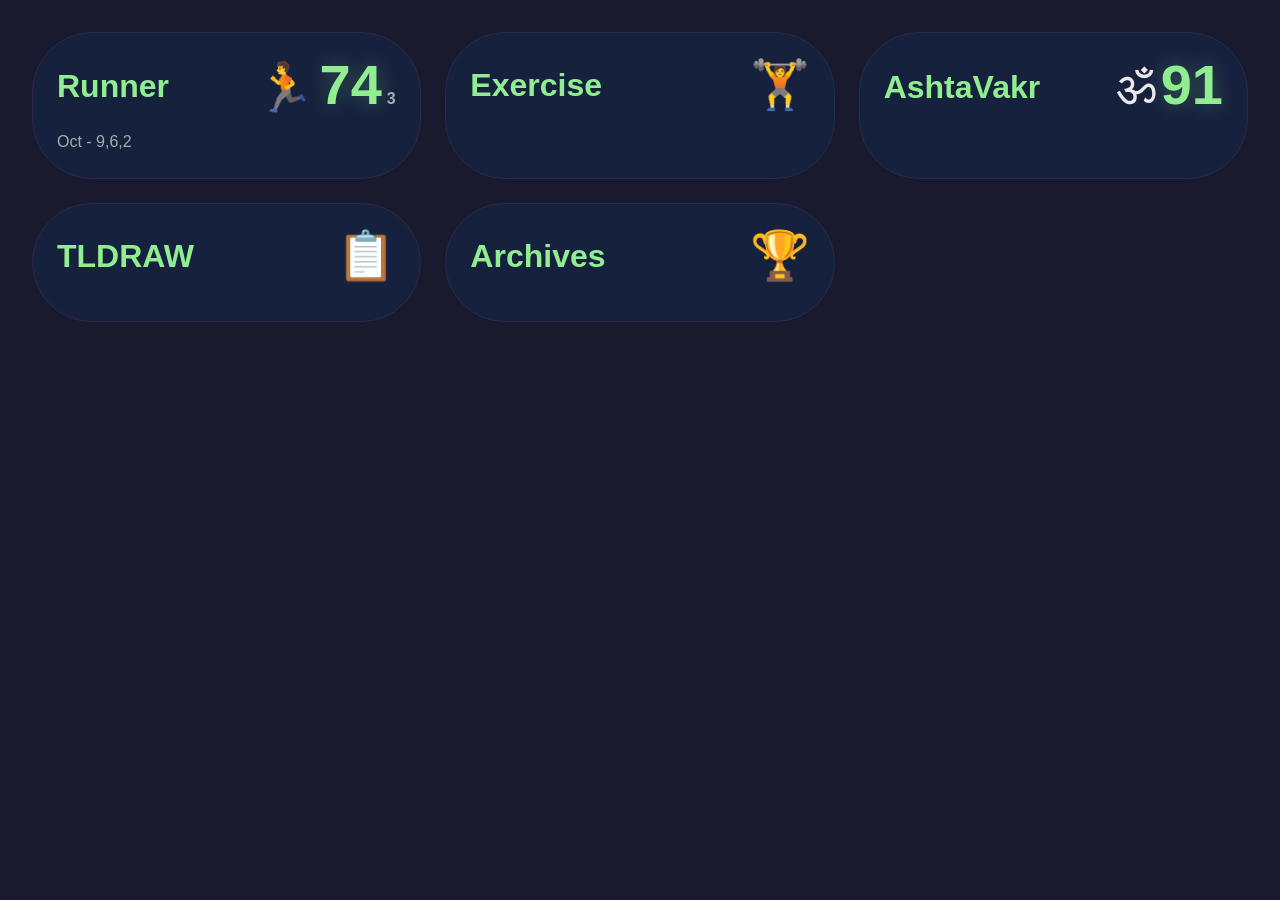
==== index.html @ 437cc708 "Update index.html" ====
<!DOCTYPE html>
<html lang="en" data-theme="dark">

<head>
  <meta charset="UTF-8">
  <meta name="viewport" content="width=device-width, initial-scale=1.0">
  <title>Pragati</title>
  <link rel="icon"
    href="data:image/svg+xml,<svg xmlns='http://www.w3.org/2000/svg' viewBox='0 0 100 100'><text y='.9em' font-size='90'>☀️</text></svg>">
  <link rel="stylesheet" href="styles.css">
</head>

<body>
  <div class="dashboard">




    <!-- RUNNER -->
    <div class="section runner-card" style="cursor:pointer;" onclick="openRunner()">
      <div class="runner-header">
        <h2 style="display:flex;align-items:center;gap:0.5em;">Runner
        </h2>
        <div class="streak">
          <span class="streak-trophy">&#127939;</span>
          <span class="streak-number" id="runCount">R</span>
          <span class="streak-label" id="runMonCount">Oct</span>
        </div>
      </div>

      <p id="daysRun">Oct - 9,6,2

      </p>
    </div>




    <!-- EXERCISE -->
    <div class="section runner-card" style="cursor:pointer;" onclick="openExercise()">
      <div class="runner-header">
        <h2>Exercise</h2>
        <div class="runner-stat">
          <span class="streak-trophy">&#127947;</span>
          <!-- <span class="streak-number" id="xerCount">X</span> -->
          <!-- <span class="streak-label">Sep</span> -->
        </div>
      </div>

      <!-- <p id="daysXer">LGC </p> -->

    </div>






    <!-- ASHTAVAKRA -->
    <div class="section runner-card" style="cursor:pointer;" onclick="openAshtaVakr()">
      <div class="runner-header">
        <h2>AshtaVakr</h2>
        <div class="runner-stat">
          <span class="streak-trophy">&#2384;</span>
          <span class="streak-number">91</span>
          <!-- <span class="streak-label">/91</span> -->
        </div>
      </div>

      <!-- <p>1 Hour 0 Minute</p> -->

    </div>


    <!-- WHITEBOARD -->
    <div class="section runner-card" style="cursor:pointer;" onclick="openWhiteboard()">
      <div class="runner-header">
        <h2>TLDRAW</h2>
        <div class="runner-stat">
          <span class="streak-trophy">📋</span>

          <!-- <span class="streak-number">1</span> -->

        </div>
      </div>
      <!-- <p>Last Completed Journey: April 10, 2026: ISTQB</p> -->
    </div>


    <!-- FULFILMENT -->
    <div class="section runner-card" style="cursor:pointer;" onclick="openFulfilments()">
      <div class="runner-header">
        <h2>Archives</h2>
        <div class="runner-stat">
          <span class="streak-trophy">&#127942;</span>

          <!-- <span class="streak-number">1</span> -->

        </div>
      </div>
      <!-- <p>Last Completed Journey: April 10, 2026: ISTQB</p> -->
    </div>
  </div>

  <script src="script.js"></script>
</body>

</html>
---- styles.css ----
.runner-page{
  max-width: 1300px;
  margin: 2rem auto;
}

.inline-btn {
  display: inline-block;
  vertical-align: middle;
  margin-left: 0.5em;
  font-size: 13px;
  background-color: #90ee90;
  border-radius: 5px;
}
:root {
  --bg: #f4f6f9;
  --card-bg: #ffffff;
  --text: #1a1a2e;
  --text-secondary: #555;
  --border: #e0e0e0;
  --accent: #4361ee;
  --toggle-bg: #e0e0e0;
}

[data-theme="dark"] {
  --bg: #1a1a2e;
  --card-bg: #16213e;
  --text: #eaeaea;
  --text-secondary: #aaa;
  --border: #2a2a4a;
  --accent: #90ee90;
  --toggle-bg: #2a2a4a;
}

* {
  margin: 0;
  padding: 0;
  box-sizing: border-box;
}

body {
  font-family: 'Segoe UI', Tahoma, Geneva, Verdana, sans-serif;
  background: var(--bg);
  color: var(--text);
  transition: background 0.3s, color 0.3s;
  min-height: 100vh;
}

header {
  display: flex;
  justify-content: space-between;
  align-items: center;
  padding: 1.2rem 2rem;
  background: var(--card-bg);
  border-bottom: 1px solid var(--border);
}

header h1 {
  font-size: 1.4rem;
  color: var(--accent);
}

.dashboard {
  display: grid;
  grid-template-columns: repeat(3, 1fr);
  gap: 1.5rem;
  padding: 2rem;
}

.section {
  background: var(--card-bg);
  border: 1px solid var(--border);
  border-radius: 60px;
  padding: 1.5rem;
  transition: background 0.3s, border 0.3s;
}

.section h2 {
  font-size: 1.1rem;
  margin-bottom: 1rem;
  color: var(--accent);
  border-bottom: 2px solid var(--accent);
  padding-bottom: 0.5rem;
}

.section p {
  color: var(--text-secondary);
  line-height: 1.6;
}

.hint {
  text-align: center;
  padding: 0.6rem;
  color: var(--text-secondary);
  font-size: 0.85rem;
}

.runner-header {
  display: flex;
  justify-content: space-between;
  align-items: center;
  margin-bottom: 0.8rem;
}

.runner-header h2 {
  margin-bottom: 0;
  border-bottom: none;
  padding-bottom: 0;
  font-size: 2rem;
}

.streak {
  display: flex;
  align-items: baseline;
  gap: 0.3rem;
}

.streak-number {
  font-size: 3.5rem;
  font-weight: 900;
  color: var(--accent);
  line-height: 1;
  text-shadow: 0 0 20px rgba(144, 238, 144, 0.3);
}

.streak-label {
  font-size: 1rem;
  color: var(--text-secondary);
  font-weight: 600;
  text-transform: uppercase;
  letter-spacing: 0.05em;
}

.streak-trophy {
  font-size: 3rem;
}

.day-pill {
  border: 1px solid var(--border);
  border-radius: 999px;
  padding: 0.4rem 0.9rem;
  color: var(--text);
  background: rgba(144, 238, 144, 0.15);
  font-weight: 700;
  text-align: center;
  margin-bottom: 1rem;
}

.exercise-container {
  display: flex;
  align-items: flex-start;
  justify-content: center;
  gap: 1.5rem;
}

.circle-btn {
  width: 60px;
  height: 60px;
  border-radius: 50%;
  border: 2px solid var(--accent);
  background: var(--card-bg);
  color: var(--accent);
  font-size: 1.5rem;
  font-weight: 700;
  cursor: pointer;
  transition: transform 0.2s ease, background 0.2s ease;
  flex-shrink: 0;
}

.circle-btn:hover {
  transform: scale(1.1);
  background: rgba(144, 238, 144, 0.15);
}

.exercise-list {
  list-style: none;
  margin-top: 0;
  display: grid;
  gap: 0.25rem;
  max-width: 500px;
  flex: 1;
}

.exercise-list li {
  border: 1px solid var(--border);
  border-radius: 10px;
  padding: 0.625rem 0.75rem;
  font-size: 1.05rem;
  line-height: 1.6;
  color: var(--text);
  background: rgba(144, 238, 144, 0.25);
  text-align: center;
  cursor: pointer;
  transition: background-color 0.3s ease;
}

.exercise-list li.selected {
  background-color: #776709;
  border-color: #FFA500;
}

@media (max-width: 1024px) {
  .dashboard {
    grid-template-columns: repeat(2, 1fr);
    padding: 1.2rem;
    gap: 1rem;
  }
}

@media (max-width: 640px) {
  .dashboard {
    grid-template-columns: 1fr;
    padding: 1rem;
    gap: 1rem;
  }

  header {
    padding: 1rem 1.2rem;
  }

  header h1 {
    font-size: 1.2rem;
  }

  .section {
    padding: 1.2rem;
  }

  .section h2 {
    font-size: 1rem;
  }

  .section p {
    font-size: 0.9rem;
  }

  .exercise-container {
    gap: 1rem;
  }

  .circle-btn {
    width: 50px;
    height: 50px;
    font-size: 1.25rem;
  }

  .exercise-list {
    max-width: 100%;
  }
}
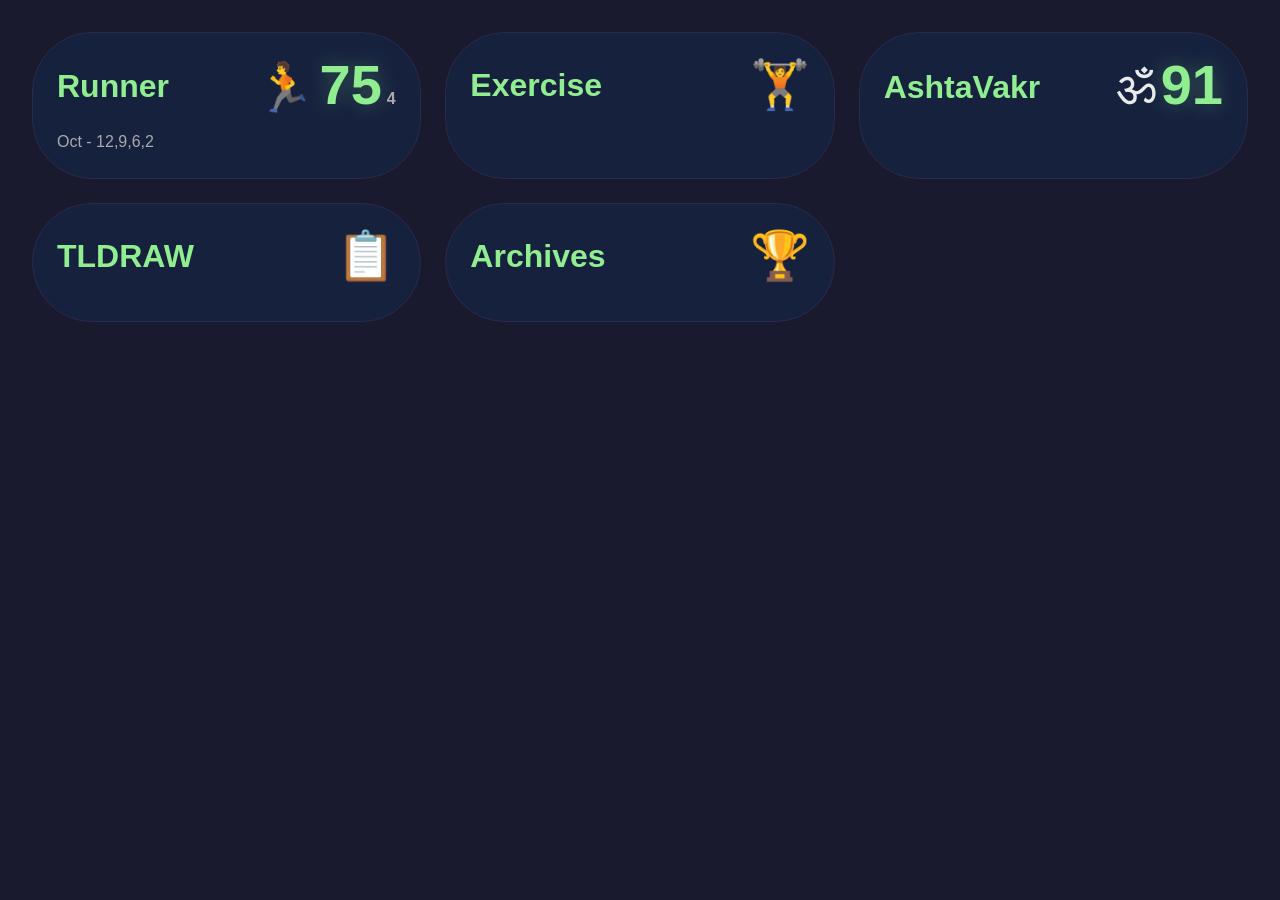
==== commit 39564621: "Update index.html" ====
--- a/index.html
+++ b/index.html
@@ -28,7 +28,7 @@
         </div>
       </div>
 
-      <p id="daysRun">Oct - 9,6,2
+      <p id="daysRun">Oct - 12,9,6,2
 
       </p>
     </div>
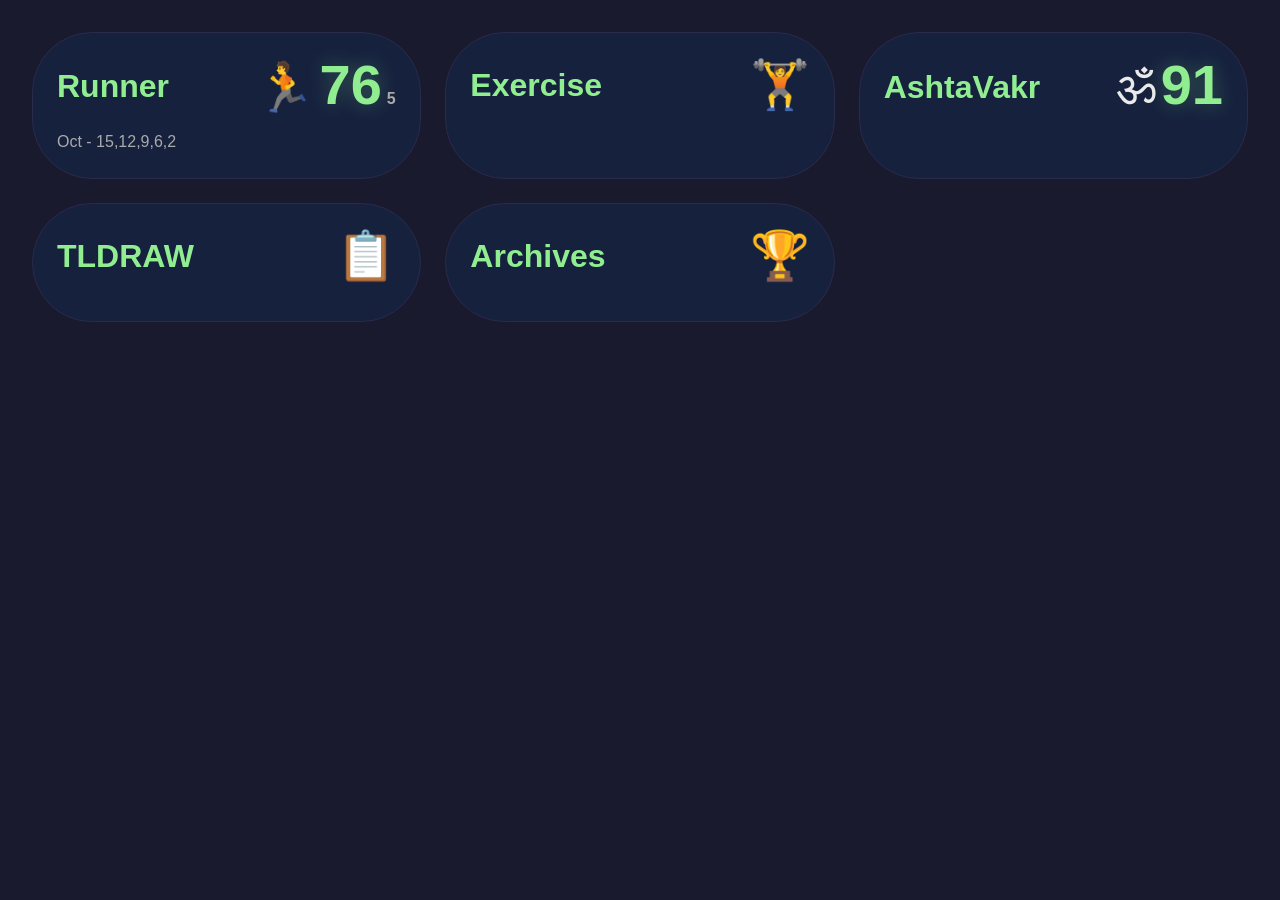
==== commit 08077223: "Update index.html" ====
--- a/index.html
+++ b/index.html
@@ -28,7 +28,7 @@
         </div>
       </div>
 
-      <p id="daysRun">Oct - 12,9,6,2
+      <p id="daysRun">Oct - 15,12,9,6,2
 
       </p>
     </div>
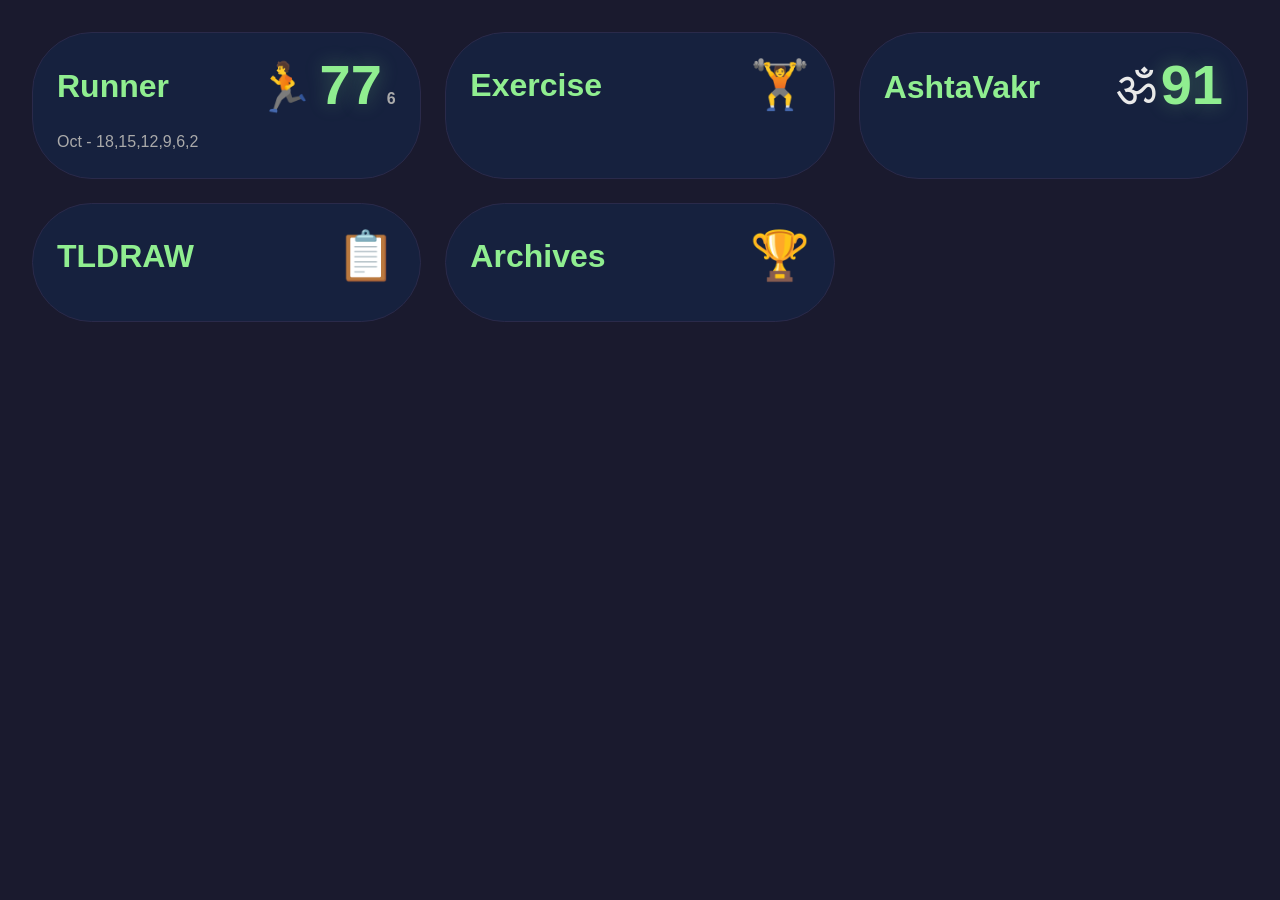
==== commit 0da0e1c2: "Update index.html" ====
--- a/index.html
+++ b/index.html
@@ -28,7 +28,7 @@
         </div>
       </div>
 
-      <p id="daysRun">Oct - 15,12,9,6,2
+      <p id="daysRun">Oct - 18,15,12,9,6,2
 
       </p>
     </div>
--- a/styles.css
+++ b/styles.css
@@ -143,6 +143,43 @@
   font-weight: 700;
   text-align: center;
   margin-bottom: 1rem;
+}
+
+.exercise-tabs {
+  display: flex;
+  flex-wrap: wrap;
+  justify-content: center;
+  gap: 0.4rem;
+  margin-bottom: 1rem;
+  border-bottom: 1px solid var(--border);
+}
+
+.exercise-tab {
+  max-width: 100%;
+  padding: 0.65rem 0.9rem;
+  border: none;
+  border-bottom: 3px solid transparent;
+  background: transparent;
+  color: var(--text-secondary);
+  font: inherit;
+  font-weight: 700;
+  overflow-wrap: anywhere;
+  cursor: pointer;
+}
+
+.exercise-tab:hover,
+.exercise-tab[aria-selected="true"] {
+  color: var(--accent);
+  background: rgba(144, 238, 144, 0.15);
+}
+
+.exercise-tab[aria-selected="true"] {
+  border-bottom-color: var(--accent);
+}
+
+.exercise-tab:focus-visible {
+  outline: 2px solid var(--accent);
+  outline-offset: -2px;
 }
 
 .exercise-container {
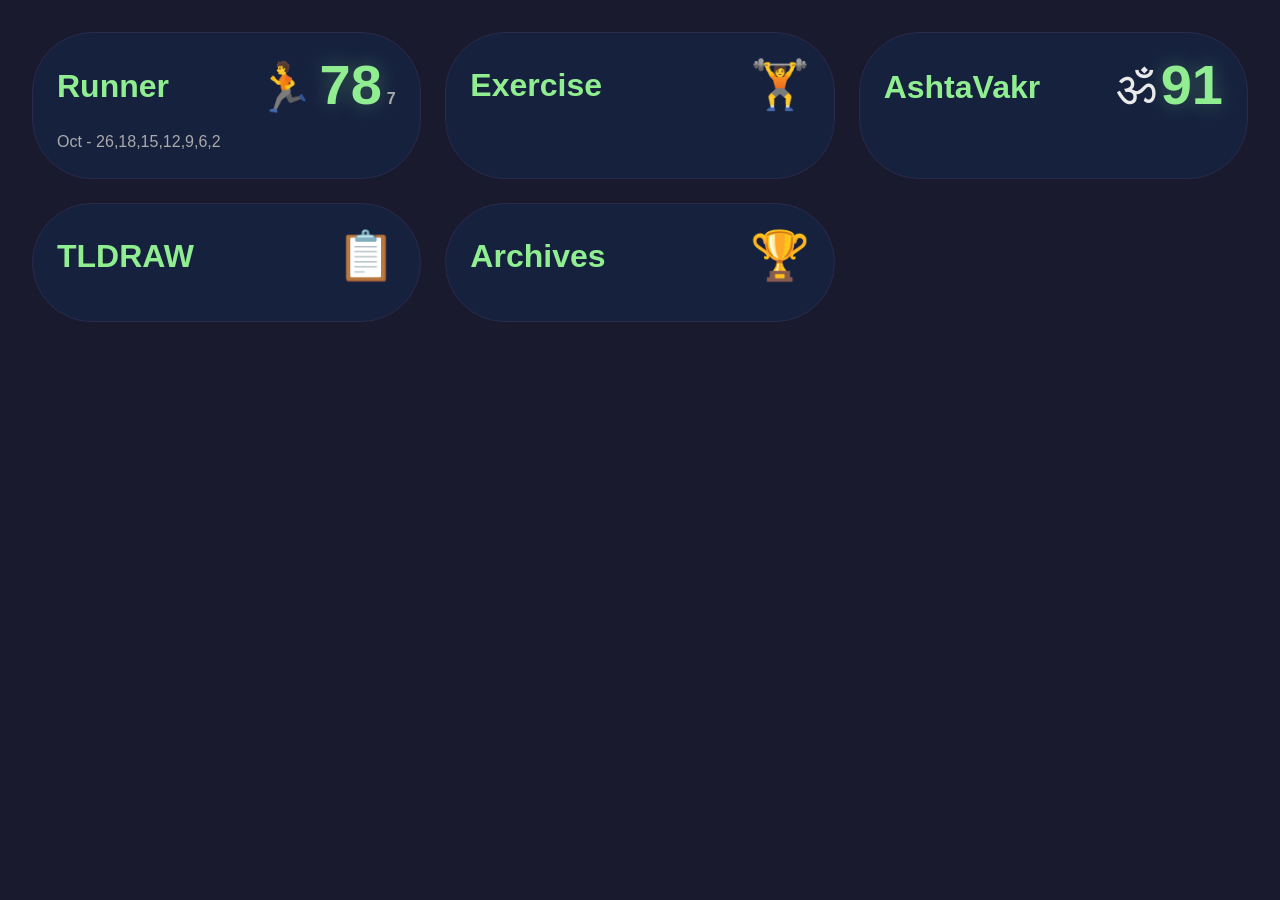
==== commit c433e48f: "Update index.html" ====
--- a/index.html
+++ b/index.html
@@ -28,7 +28,7 @@
         </div>
       </div>
 
-      <p id="daysRun">Oct - 18,15,12,9,6,2
+      <p id="daysRun">Oct - 26,18,15,12,9,6,2
 
       </p>
     </div>
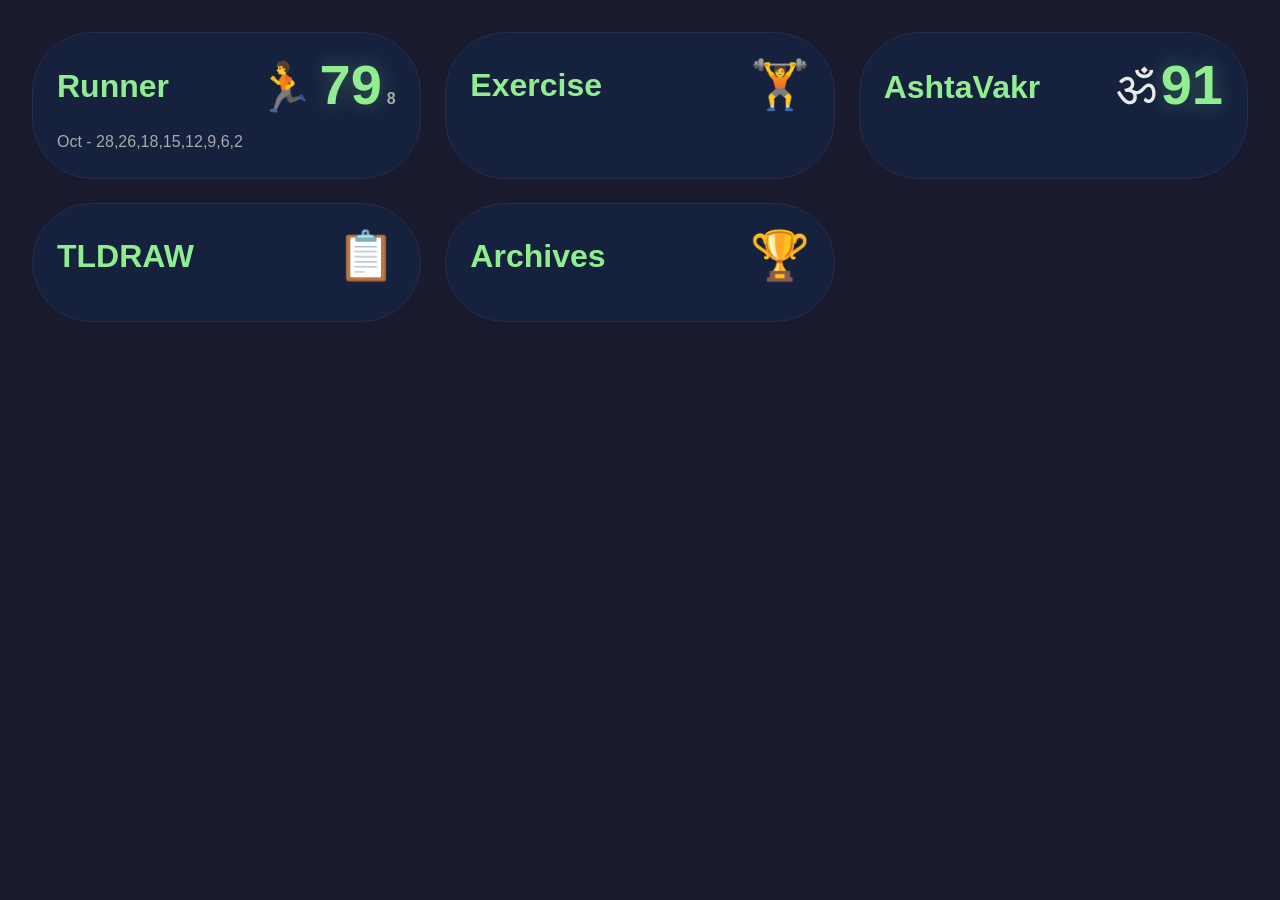
==== commit 67489bd8: "Update index.html" ====
--- a/index.html
+++ b/index.html
@@ -28,7 +28,7 @@
         </div>
       </div>
 
-      <p id="daysRun">Oct - 26,18,15,12,9,6,2
+      <p id="daysRun">Oct - 28,26,18,15,12,9,6,2
 
       </p>
     </div>
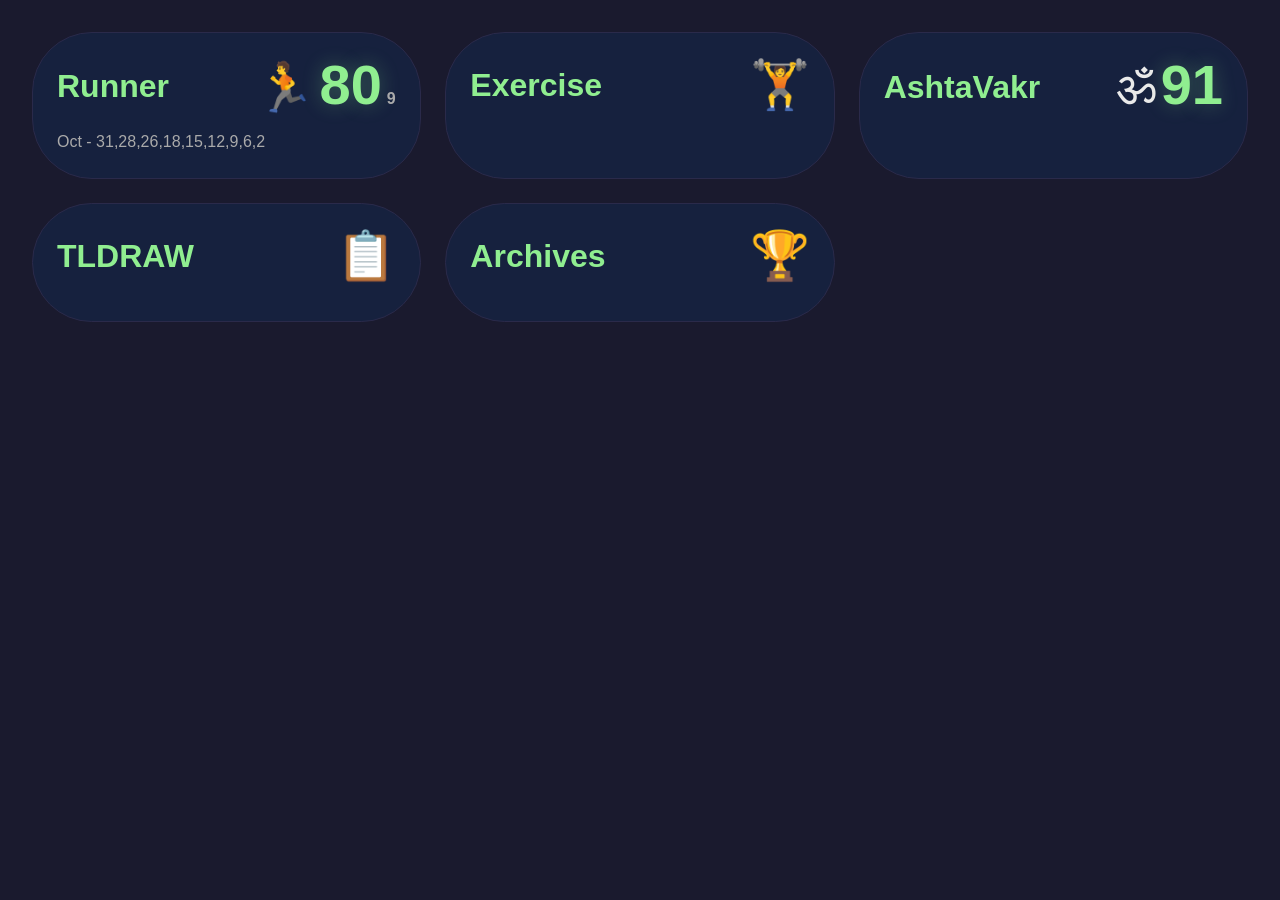
==== commit f96ce01b: "Update index.html" ====
--- a/index.html
+++ b/index.html
@@ -28,7 +28,7 @@
         </div>
       </div>
 
-      <p id="daysRun">Oct - 28,26,18,15,12,9,6,2
+      <p id="daysRun">Oct - 31,28,26,18,15,12,9,6,2
 
       </p>
     </div>
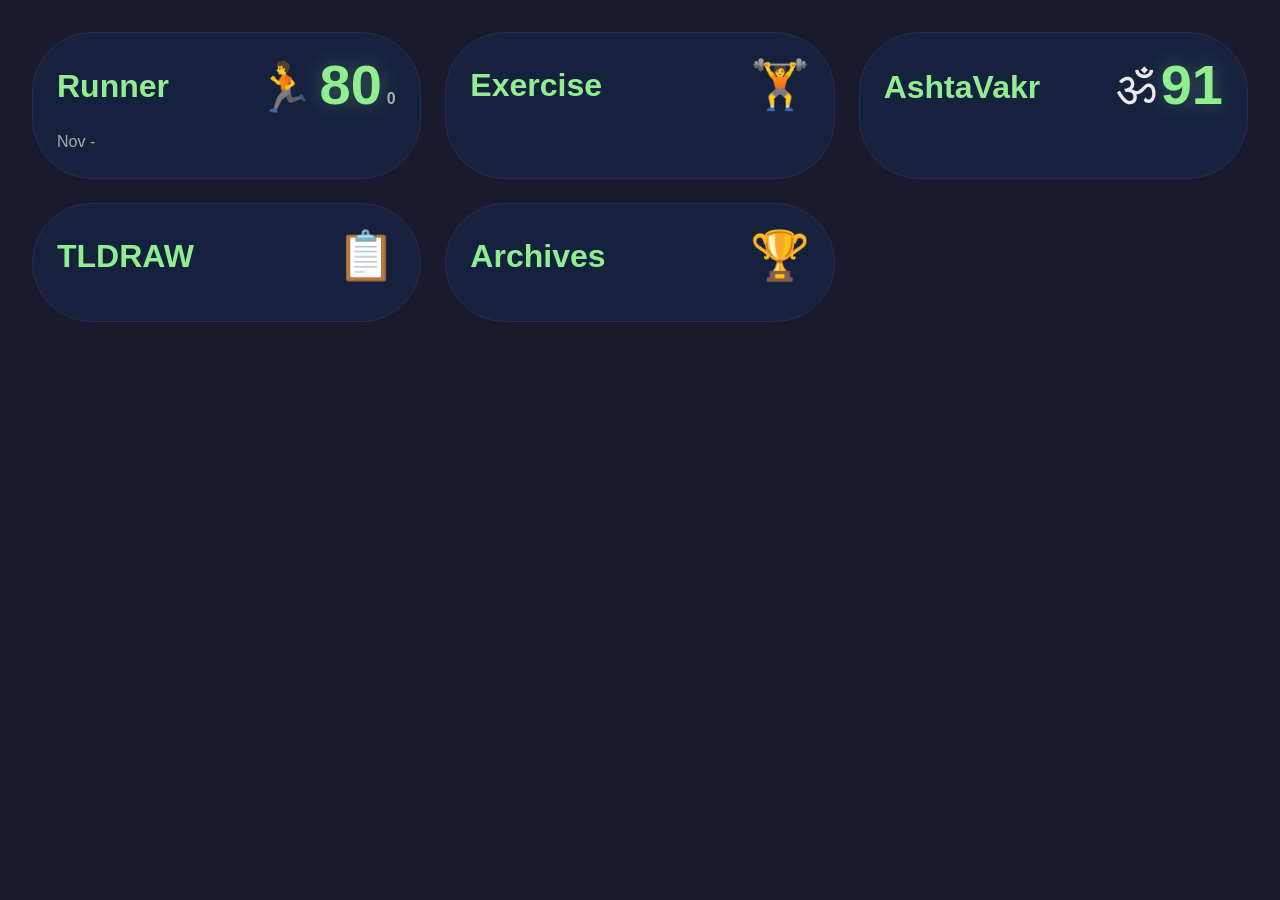
==== commit f4cf8fbb: "Update index.html" ====
--- a/index.html
+++ b/index.html
@@ -24,11 +24,11 @@
         <div class="streak">
           <span class="streak-trophy">&#127939;</span>
           <span class="streak-number" id="runCount">R</span>
-          <span class="streak-label" id="runMonCount">Oct</span>
+          <span class="streak-label" id="runMonCount">Nov</span>
         </div>
       </div>
 
-      <p id="daysRun">Oct - 31,28,26,18,15,12,9,6,2
+      <p id="daysRun">Nov - 
 
       </p>
     </div>
